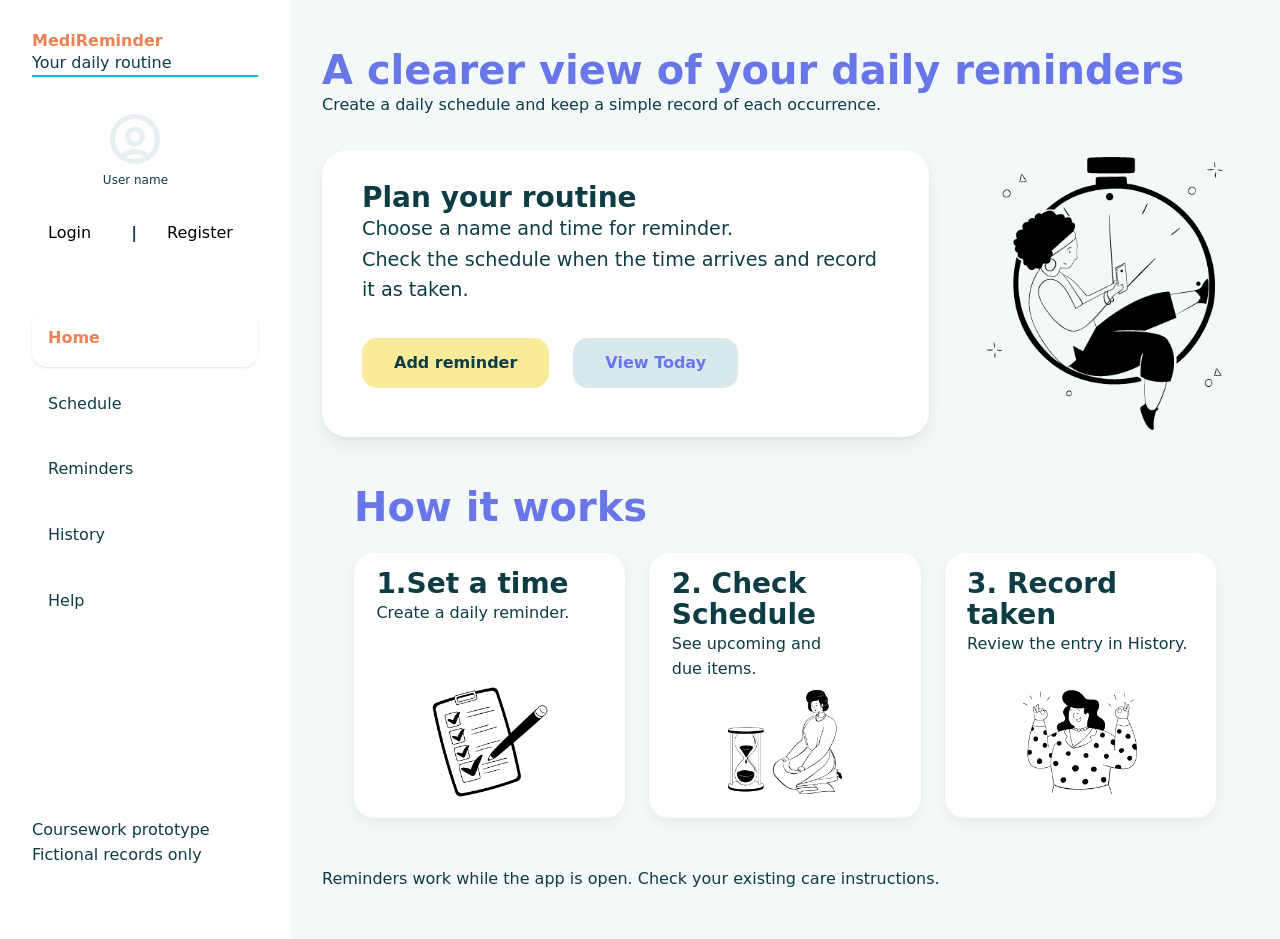
==== index.html @ 95c33993 "im now deep into development, no coming back from this as i adding the interactions and slowly delet" ====
<!doctype html>
<html lang="en">
  <head>
    <meta charset="UTF-8" />
    <meta name="viewport" content="width=device-width, initial-scale=1.0" />
    <link rel="stylesheet" href="style.css" />
    <title>Home | MediReminder</title>
  </head>
  <body>
    <!-- <<<<<<<<<<<<<<<<<<<<<<< MAIN NAVIGATION >>>>>>>>>>>>>>>>>>>>>>>>>>>>>>> -->

    <header class="sidebar">
      <div class="sidebar-heading">
        <p class="sidebar-title">MediReminder</p>
        <p>Your daily routine</p>
      </div>

      <div class="user">
        <ul class="user-list">
          <!-- One item per family member; image and name are placeholders -->
        </ul>
        <div class="interactions">
          <button type="button" class="login" aria-expanded="false">
            Login
          </button>
          <div class="divider">|</div>
          <button type="button" class="register" aria-expanded="false">
            Register
          </button>
        </div>
        <form action="" class="form hidden" id="login-form">
          <label for="user-name">Your Email: </label>
          <input type="email" id="user-name" required />
          <label for="password">Password</label>
          <input type="password" id="password" required />
          <button type="submit" class="btn-main">Log in</button>
        </form>
      </div>

      <nav class="sidebar-navigation">
        <ul role="list">
          <li><a href="#home">Home</a></li>
          <li><a href="#schedule">Schedule</a></li>
          <li><a href="#reminders">Reminders</a></li>
          <li><a href="#history">History</a></li>
          <li><a href="#help">Help</a></li>
        </ul>
      </nav>

      <div class="sidebar-bottom">
        <p>Coursework prototype</p>
        <p>Fictional records only</p>
      </div>
    </header>

    <main>
      <!-- <<<<<<<<<<<<<<<<<<<<<<< HOME PAGE >>>>>>>>>>>>>>>>>>>>>>>>>>>>>>> -->

      <section id="home" class="page">
        <div class="base_pages_setting grid-3x4">
          <div class="main-heading">
            <h1>A clearer view of your daily reminders</h1>
            <p>
              Create a daily schedule and keep a simple record of each
              occurrence.
            </p>
          </div>
          <div class="take-action wrapper">
            <div class="guide">
              <h2>Plan your routine</h2>
              <p>Choose a name and time for reminder.</p>
              <p>
                Check the schedule when the time arrives and record it as taken.
              </p>
            </div>
            <div class="interactions">
              <a href="#add-reminder" class="btn-main"> Add reminder </a>
              <a class="btn-side" href="#schedule">View Today</a>
            </div>
          </div>
          <img
            class="picture"
            src="assets/streamline-milano--400x400-PNG/Waiting-3--Streamline-Milano.png"
            alt=""
          />
          <div class="main-info how-it-works">
            <h2>How it works</h2>

            <div class="small-box">
              <h3>1.Set a time</h3>
              <p>Create a daily reminder.</p>
              <img
                class="small-img"
                src="assets/streamline-milano--400x400-PNG/Completed--Streamline-Milano.png"
                alt=""
              />
            </div>
            <div class="small-box">
              <h3>2. Check Schedule</h3>
              <p>See upcoming and due items.</p>
              <img
                class="small-img"
                src="assets/streamline-milano--400x400-PNG/Be-Patient-3--Streamline-Milano.png"
                alt=""
              />
            </div>
            <div class="small-box">
              <h3>3. Record taken</h3>
              <p>Review the entry in History.</p>
              <img
                class="small-img"
                src="assets/streamline-milano--400x400-PNG/All-Good-1--Streamline-Milano.png"
                alt=""
              />
            </div>
          </div>
          <footer>
            <p>
              Reminders work while the app is open. Check your existing care
              instructions.
            </p>
          </footer>
        </div>
      </section>

      <!-- <<<<<<<<<<<<<<<<<<<<<<< SCHEDULE PAGE >>>>>>>>>>>>>>>>>>>>>>>>>>>>>>> -->

      <section id="schedule" class="page">
        <div class="base_pages_setting page-grid">
          <div class="main-heading">
            <div>
              <h1>Schedule</h1>
              <p>Your scheduled occurrences for the current day.</p>
            </div>

            <div class="labels">
              <div class="labels-item"><span id="due-count">0</span> Due</div>
              <div class="labels-item">
                <span id="upcoming-count">0</span> Upcoming
              </div>
              <div class="labels-item">
                <span id="taken-count">0</span> Taken
              </div>
            </div>
          </div>
          <article class="card-info hidden" role="status">
            <div class="info">
              <h2>Reminder due</h2>
              <p><span id="info-name"></span> is ready to record when taken.</p>
            </div>
          </article>
          <div class="card-list" id="schedule-list">
            <article class="card">
              <time class="time" datetime="09:00">9:00</time>
              <div class="info">
                <h2>Demo reminder A</h2>
                <p>Daily reminder, Fictional example</p>
              </div>
              <div class="due">
                <span class="item status">Due</span>
                <button type="button" class="item mark-button">
                  Mark as taken
                </button>
              </div>
            </article>
          </div>
        </div>
      </section>

      <!-- <<<<<<<<<<<<<<<<<<<<<<< REMINDERS PAGE >>>>>>>>>>>>>>>>>>>>>>>>>>>>>>> -->

      <section id="reminders" class="page">
        <div class="base_pages_setting page-grid">
          <div class="main-heading">
            <div>
              <h1>Reminders</h1>
              <p>Manage the daily schedules you have entered.</p>
            </div>

            <div class="interactions">
              <a href="#add-reminder" class="btn-main">Add Reminder</a>
              <a class="btn-side" href="#schedule">View Today</a>
            </div>
          </div>
          <div class="card-list" id="reminder-list">
            <article class="card">
              <time class="time" datetime="09:00">9:00</time>
              <div class="info">
                <h2>Demo reminder A</h2>
                <p>Daily reminder, Fictional example</p>
              </div>
              <div class="due">
                <span class="item status">Active</span>
              </div>
            </article>
          </div>
        </div>
      </section>

      <!-- <<<<<<<<<<<<<<<<<<<<<<< ADD REMINDERS PAGE >>>>>>>>>>>>>>>>>>>>>>>>>>>>>>> -->

      <section id="add-reminder" class="page" data-nav="reminders">
        <div class="base_pages_setting grid-3x4">
          <div class="main-heading">
            <h1>Add Reminder</h1>
            <p>Enter a name and a daily time for this demonstration.</p>
          </div>
          <div class="form_wrapper">
            <form class="reminder-form" id="reminder-form" novalidate>
              <div class="field">
                <label for="reminder-name">Reminder name</label>
                <input
                  type="text"
                  id="reminder-name"
                  name="name"
                  placeholder="Click here to use the example name"
                  maxlength="60"
                  autocomplete="off"
                  aria-describedby="name-error"
                />
                <p class="error" id="name-error" aria-live="polite"></p>
              </div>

              <div class="field">
                <label for="reminder-time">Daily time</label>
                <div class="time-row">
                  <input
                    type="text"
                    id="reminder-time"
                    name="time"
                    placeholder="Choose a time"
                    aria-describedby="repeat-text time-error"
                  />
                  <span id="repeat-text">Repeat every day</span>
                </div>
                <p class="error" id="time-error" aria-live="polite"></p>
              </div>

              <p class="hint">
                Use the schedule you already follow. No dose advice is provided.
              </p>

              <div class="interactions">
                <button type="submit" class="btn-main">Save reminder</button>
                <a href="#reminders" class="btn-side" id="cancel-reminder"
                  >Cancel</a
                >
              </div>
            </form>
          </div>
        </div>
      </section>

      <!-- <<<<<<<<<<<<<<<<<<<<<<< SAVED REMINDERS >>>>>>>>>>>>>>>>>>>>>>>>>>>>>>> -->

      <section id="reminder-saved" class="page" data-nav="reminders">
        <div class="base_pages_setting page-grid">
          <div class="main-heading">
            <h1>Reminder Saved</h1>
            <p>Your new daily schedule is ready</p>
          </div>

          <div class="wrapper">
            <div class="due">
              <span class="item status">Saved</span>
            </div>
            <div class="info">
              <h2 id="saved-name"></h2>
              <p>
                Daily at <span id="saved-time"></span>. Tomorow stays scheduled
                after schedule is taken
              </p>
            </div>
            <div class="interactions">
              <a href="#schedule" class="btn-main">View Schedule</a>
              <a class="btn-side" href="#reminders">All Reminders</a>
            </div>
          </div>
        </div>
      </section>
      <!-- <<<<<<<<<<<<<<<<<<<<<<< HISTORY PAGE >>>>>>>>>>>>>>>>>>>>>>>>>>>>>>> -->

      <section id="history" class="page">
        <div class="base_pages_setting"></div>
      </section>
    </main>
    <script src="index.js"></script>
    <script src="reminders.js"></script>
  </body>
</html>
---- style.css ----
@layer reset {
  *,
  *::before,
  *::after {
    box-sizing: border-box;
  }
  html {
    -moz-text-size-adjust: none;
    -webkit-text-size-adjust: none;
    text-size-adjust: none;
  }
  body,
  h1,
  h2,
  h3,
  h4,
  p,
  figure,
  blockquote,
  dl,
  dd {
    margin: 0;
  }
  [role="list"] {
    list-style: none;
    margin: 0;
    padding: 0;
  }
  body {
    min-block-size: 100vh;
    line-height: 1.6;
  }
  h1,
  h2,
  h3,
  button,
  input,
  label {
    line-height: 1.1;
  }
  h1,
  h2,
  h3,
  h4 {
    text-wrap: balance;
  }
  p,
  li {
    text-wrap: pretty;
  }
  img,
  picture {
    max-inline-size: 100%;
    display: block;
  }
  input,
  button,
  textarea,
  select {
    font: inherit;
  }
  a {
    text-decoration: none;
    color: inherit;
  }
  .visually-hidden {
    clip: rect(0 0 0 0);
    clip-path: inset(50%);
    height: 1px;
    overflow: hidden;
    position: absolute;
    white-space: nowrap;
    width: 1px;
  }
}

@layer root {
  :root {
    --clr-background-100: hsla(188, 30%, 81%, 0.2);
    --clr-background-200: hsla(188, 30%, 81%, 0.4);
    --clr-background-300: hsla(188, 30%, 81%, 0.6);
    --clr-background-400: hsla(188, 30%, 81%, 0.8);
    --clr-background-500: hsl(188, 99%, 44%);
    --clr-yellow-400: hsl(51, 89%, 79%);
    --clr-heading: hsl(234, 73%, 66%);
    --clr-heading-secondary: var(--clr-orange-400);

    --clr-orange-400: hsl(17, 81%, 63%);
    --clr-orange-200: hsl(17, 70%, 82%);
    --clr-orange-100: hsl(17, 46%, 88%);
    --clr-body-reg: hsl(189, 66%, 16%);
    --fs-h1: 2.5rem; /*40px*/
    --fs-h2: 2rem; /*32px*/
    --fs-h3: 1.75rem; /*28px*/
    --fs-body-large: 1.5rem; /*24px*/
    --fs-body-reg: 1.2rem; /*19px*/
    --fs-body-small: 1rem; /*16px*/

    --ff-heading: system-ui, -apple-system, sans-serif;
    --ff-body: system-ui, system-ui, -apple-system, sans-serif;

    /* Box Shadows */
    /* Barely there – hairline lift */
    --box-shadow-hairline: 0 1px 2px rgba(0, 0, 0, 0.05);

    /* Soft card */
    --box-shadow-SoftCard:
      0 1px 3px rgba(0, 0, 0, 0.08), 0 1px 2px rgba(0, 0, 0, 0.04);

    /* Gentle float */
    --box-shadow-GentleFloat: 0 4px 12px rgba(0, 0, 0, 0.06);

    /* Layered, natural-looking */
    --box-shadow-layered:
      0 2px 4px rgba(0, 0, 0, 0.04), 0 8px 16px rgba(0, 0, 0, 0.06);

    /* Diffuse, airy (good for modals/popovers) */
    --box-shadow-diffused: 0 12px 32px rgba(0, 0, 0, 0.08);

    /* Border-like ring + soft drop (instead of a real border) */
    --box-shadow-border:
      0 0 0 1px rgba(0, 0, 0, 0.05), 0 2px 6px rgba(0, 0, 0, 0.05);

    /* Inset, for pressed buttons or input fields */
    --box-shadow-inset: inset 0 1px 2px rgba(0, 0, 0, 0.06);
  }
}

@layer base {
  body {
    font-family: var(--ff-body);
    font-size: var(--fs-body-small);
    color: var(--clr-body-reg);
  }
  h1 {
    font-size: var(--fs-h1);
    font-family: var(--ff-heading);
    color: var(--clr-heading);
  }
  h2 {
    font-size: var(--fs-h2);
    font-family: var(--ff-heading);
    color: var(--clr-body-reg);
  }
  h3 {
    font-size: var(--fs-h3);
    font-family: var(--ff-heading);
    color: var(--clr-body-reg);
  }
  .page:not(.active) {
    display: none;
  }
}

@layer layout {
  body {
    min-height: 100vh;
    display: grid;
    grid-template-columns: 290px 1fr;
  }
  .page-grid {
    display: grid;
    grid-template-columns: repeat(3, 1fr);
    grid-auto-rows: auto;
    align-content: start;
    gap: 2rem;
  }
}
@layer navigation {
  .sidebar {
    position: sticky;
    top: 0;
    width: 290px;
    height: 100vh;
    display: flex;
    flex-direction: column;
    gap: 2rem;
    align-items: start;

    padding-inline: 2rem;
    padding-block: 2rem;
  }
  .sidebar-title {
    font-family: var(--ff-heading);
    font-size: var(--fs-h3);
    font-weight: 700;
    line-height: 1.1;
    color: var(--clr-heading-secondary);
  }
  .sidebar-heading {
    border-bottom: 2px solid var(--clr-background-500);
    align-self: stretch;
  }
  .sidebar-heading p {
    font-size: var(--fs-body-small);
  }
  .sidebar-bottom {
    font-size: var(--fs-body-small);
    margin-block-start: auto;
  }
  .user {
    display: flex;
    flex-direction: column;
    align-items: center;
    justify-content: center;
  }
  .user-list {
    display: flex;
    align-items: center;
    justify-content: flex-start;
    flex-wrap: nowrap;
    gap: 0.5rem;
    padding: 0;
    margin: 0;
  }
  .user-profile {
    inline-size: 100%;
    display: flex;
    flex-direction: column;
    align-items: center;
    gap: 0.25rem;
  }
  .avatar {
    inline-size: 60px;
    block-size: 60px;
    margin: 0;
    border-radius: 50%;
    object-fit: cover;
  }
  .user-name {
    max-inline-size: 100%;
    font-size: 0.75rem;
    font-weight: 400;
    line-height: 1.2;
    text-align: center;
    overflow-wrap: anywhere;
  }
  .login {
    position: relative;
    isolation: isolate; /* keeps the ::before behind the text but inside the button */
    margin-block: 0.5rem;
    padding: 0.5rem 1rem;
    border: none;
    background: none;
    cursor: pointer;
  }

  .login::before {
    content: "";
    position: absolute;
    inset: 0;
    z-index: -1;
    background-color: var(--clr-yellow-400);
    transform: scaleX(0);
    transform-origin: left;
    transition: transform 0.25s ease-out;
  }

  .login:hover::before,
  .login:focus-visible::before {
    transform: scaleX(1);
  }
  .register {
    margin-block: 0.5rem;
    border: none;
    background: none;
    cursor: pointer;
    transition: 0.25s ease-out;
  }
  .divider {
    font-family: inherit;
    font-size: inherit;
    font-weight: 700;
    margin-block: 0.5rem;
    padding-block: 0.5rem;
  }
  [role="list"] {
    display: flex;
    flex-direction: column;
    gap: 0.5rem;
  }
  .sidebar-navigation {
    align-self: stretch;
  }
  .sidebar-navigation a {
    display: block;
    padding: 1rem;
    border-radius: 15px;
    /* margin-block: 0.5rem; */
    transition:
      transform 0.25s ease,
      box-shadow 0.25s ease;
  }
  .sidebar-navigation a:hover,
  .sidebar-navigation a:focus-visible,
  .sidebar-navigation a:active {
    color: var(--clr-heading-secondary);
    font-weight: 700;
    box-shadow: var(--box-shadow-SoftCard);
    transform: translateY(-4px);
  }
  .sidebar-navigation a[aria-current="page"] {
    color: var(--clr-heading-secondary);
    box-shadow: var(--box-shadow-SoftCard);
    font-weight: 700;
  }
}
@layer home {
  .base_pages_setting {
    /* max-width: 100%; */
    min-height: 100dvh;
    padding-inline: 2rem;
    padding-block: 3rem;
    /* margin-inline: auto; */
    background-color: var(--clr-background-100);
  }
  .base_pages_setting > :last-child {
    align-self: end;
  }
  .grid-3x4 {
    max-width: 1200px;
    display: grid;
    grid-template-columns: repeat(3, 1fr);
    grid-template-rows: auto auto auto 1fr;
    gap: 2rem;
  }
  .main-heading {
    grid-column: span 3;
  }
  .take-action {
    grid-column: span 2;
  }
  .wrapper {
    grid-column: span 2;
    background-color: white;
    border-radius: 25px;
    padding-block: 2rem;
    padding-inline: 2.5rem;
    margin: 0;
    box-shadow: var(--box-shadow-layered);

    display: flex;
    flex-direction: column;
    justify-content: center;
    align-items: start;
    gap: 1rem;
  }

  .wrapper,
  .guide {
    font-size: var(--fs-body-reg);
  }
  .wrapper h2 {
    font-size: var(--fs-h3);
  }
  @layer interactions {
    .btn-main {
      border: none;
      line-height: 1.1;
      font-weight: 700;
      font-size: var(--fs-body-small);
      background-color: var(--clr-yellow-400);
      color: var(--clr-body-reg);
      padding-block: 1rem;
      padding-inline: 2rem;
      border-radius: 15px;
      cursor: pointer;
    }
    .btn-side {
      border: none;
      line-height: 1.1;
      font-weight: 700;
      font-size: var(--fs-body-small);
      color: var(--clr-heading);
      background-color: var(--clr-background-300);
      padding-block: 1rem;
      padding-inline: 2rem;
      border-radius: 15px;
      cursor: pointer;
    }
    .interactions {
      display: flex;
      gap: 1.5rem;
      margin-block: 1rem;
    }
  }
  .main-info {
    grid-column: span 3;
    padding-inline: 2rem;
    padding-block: 1rem;
    margin: 0;
  }
  .main-info.how-it-works {
    display: grid;
    grid-template-columns: repeat(3, 1fr); /* three equal columns */
    align-items: stretch; /* equal heights (overrides align-items: center) */
    gap: 1.5rem;
  }

  .how-it-works h2 {
    grid-column: 1 / -1; /* heading takes its own full-width row */
    text-align: center;
    color: var(--clr-heading);
    font-size: var(--fs-h1);
    text-align: start;
  }
  .small-box {
    border-radius: 20px;
    background-color: white;
    padding-block: 1rem;
    padding-inline: 1.4rem;
    box-shadow: var(--box-shadow-GentleFloat);
  }
  .how-it-works .small-box {
    display: flex;
    flex-direction: column;
  }

  .how-it-works .small-img {
    width: 120px;
    height: 120px; /* your PNGs are 400x400, so keep width = height */
    object-fit: contain; /* never distort, even if a source isn't square */
    margin-top: auto; /* pushes the images to the bottom so they line up */
    margin-inline: auto; /* centres them in the box */
  }

  @media (max-width: 800px) {
    .main-info.how-it-works {
      grid-template-columns: 1fr;
    }
  }
  .base_pages_setting > img {
    margin-inline: auto;
  }
  footer {
    margin-block-start: auto;
    grid-column: span 3;
  }
}
@layer schedule {
  .card-list {
    display: grid;
    grid-column: 1 / -1;
    align-content: start;
    gap: 2rem;
  }
  .time {
    font-size: var(--fs-body-large);
    font-weight: 500;
  }
  .card {
    max-width: 1200px;
    grid-column: span 3;
    display: grid;
    grid-template-columns: 8rem 1fr auto;
    align-items: start;
    gap: 2rem;
    background-color: white;
    padding-block: 1.2rem;
    padding-inline: 2rem;
    border-radius: 20px;
    box-shadow: var(--box-shadow-GentleFloat);
  }
  .card h2 {
    font-size: var(--fs-h3);
  }
  .due {
    display: flex;
    flex-direction: column;
  }
  .labels {
    margin-block: 2rem;
    margin-inline: auto;
    display: flex;
    gap: 1rem;
  }
  .item {
    display: block;
    background-color: var(--clr-orange-200);
    color: inherit;
    font-weight: 600;
    padding-inline: 2rem;
    padding-block: 0.5rem;
    margin-block: 0.5rem;
    border-radius: 10px;
    box-shadow: var(--box-shadow-SoftCard);
  }
  .labels-item {
    display: block;
    background-color: var(--clr-background-400);
    color: inherit;
    font-weight: 600;
    padding-inline: 2rem;
    padding-block: 0.5rem;
    margin-block: 0.5rem;
    border-radius: 10px;
    box-shadow: var(--box-shadow-SoftCard);
  }
  .mark-button {
    border: none;
    background-color: var(--clr-yellow-400);
    color: var(--clr-body-reg);
    cursor: pointer;
  }
  .card-info {
    max-width: 1200px;
    grid-column: span 3;
    display: flex;
    gap: 2rem;
    align-items: center;
    justify-content: flex-start;
    background-color: var(--clr-background-500);
    padding-block: 1.2rem;
    padding-inline: 2rem;
    border-radius: 20px;
    box-shadow: var(--box-shadow-GentleFloat);
  }
}
@layer reminders {
  .form_wrapper {
    grid-column: span 3;
    grid-row: span 2;
    max-width: 1200px;
    background-color: white;
    border-radius: 25px;
    padding-block: 2rem;
    padding-inline: 2.5rem;
    margin: 0;
    box-shadow: var(--box-shadow-layered);
  }
  .reminder-form {
    display: flex;
    flex-direction: column;
    justify-content: center;
    align-items: start;
    gap: 1.5rem;
  }
  .field {
    display: flex;
    flex-direction: column;
    gap: 0.5rem;
  }
  label {
    font-family: inherit;
    font-size: var(--fs-body-large);
  }
  #reminder-name {
    width: 600px;
    padding-block: 0.8rem;
    padding-inline: 0.5rem;
    background-color: var(--clr-background-200);
    border: none;
    border-radius: 10px;
    font-size: var(--fs-body-reg);
  }
  #reminder-time {
    width: 200px;
    padding-block: 0.8rem;
    padding-inline: 0.5rem;
    background-color: var(--clr-background-200);
    border: none;
    border-radius: 10px;
    font-size: var(--fs-body-reg);
  }
  #repeat-text {
    padding-inline: 1rem;
    font-size: var(--fs-body-reg);
  }
}
.hidden {
  display: none;
}
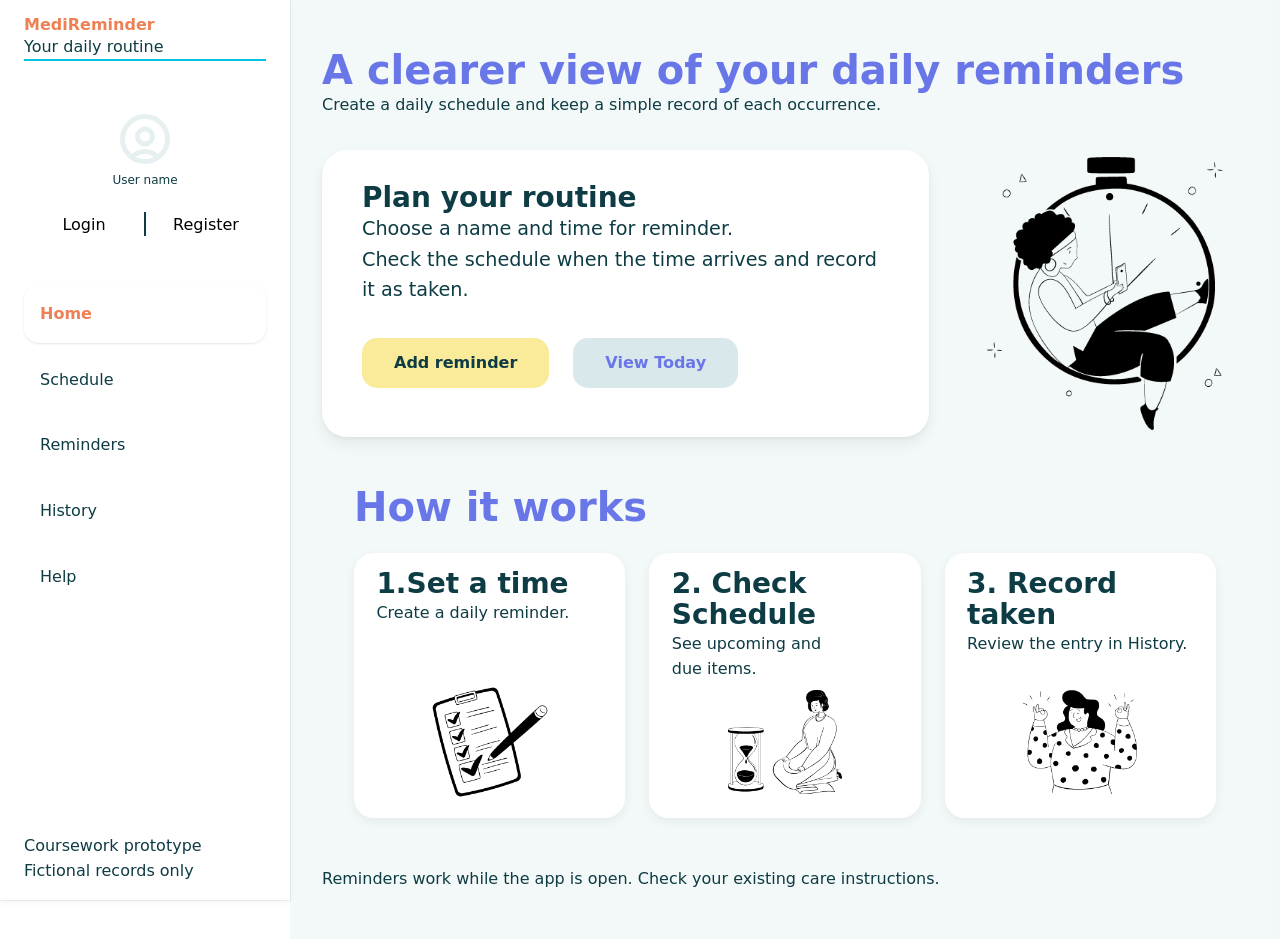
==== commit 7467b414: "working hard on the user section now. i finally making the login button and register button work, bu" ====
--- a/index.html
+++ b/index.html
@@ -7,7 +7,7 @@
     <title>Home | MediReminder</title>
   </head>
   <body>
-    <!-- <<<<<<<<<<<<<<<<<<<<<<< MAIN NAVIGATION >>>>>>>>>>>>>>>>>>>>>>>>>>>>>>> -->
+    <!-- >>>>>>>>>>>>>>>>>>>>>>>>>>>>>>>>>>>>>> SIDEBAR PANEL SECTION / HEADER <<<<<<<<<<<<<<<<<<<<<<<<<<<<<<<<<<<<<<<<<<<<<<<<<<<<<<< -->
 
     <header class="sidebar">
       <div class="sidebar-heading">
@@ -15,28 +15,79 @@
         <p>Your daily routine</p>
       </div>
 
+      <!-- >>>>>>>>>>>>>>>>>>>>>>>>>>>>>>>>>>>>>> USER SECTION <<<<<<<<<<<<<<<<<<<<<<<<<<<<<<<<<<<<<<<<<<<<<<<<<<<<<<< -->
+
       <div class="user">
         <ul class="user-list">
           <!-- One item per family member; image and name are placeholders -->
         </ul>
-        <div class="interactions">
+        <div class="login_items">
           <button type="button" class="login" aria-expanded="false">
             Login
           </button>
-          <div class="divider">|</div>
+          <div class="divider"></div>
           <button type="button" class="register" aria-expanded="false">
             Register
           </button>
         </div>
+        <!-- >>>>>>>>>>>>>>>>>>>>>>>>>>>>>>>>>>>>>> LOGIN FORM <<<<<<<<<<<<<<<<<<<<<<<<<<<<<<<<<<<<<<<<<<<<<<<<<<<<<<< -->
+
         <form action="" class="form hidden" id="login-form">
-          <label for="user-name">Your Email: </label>
-          <input type="email" id="user-name" required />
-          <label for="password">Password</label>
-          <input type="password" id="password" required />
-          <button type="submit" class="btn-main">Log in</button>
+          <label for="user-name" class="login_label">Your Email: </label>
+          <input type="email" id="user-name" required class="login_input" />
+          <label for="password" class="login_label">Password:</label>
+          <input type="password" id="password" required class="login_input" />
+          <button type="submit" class="btn-login">Log in</button>
+        </form>
+
+        <!-- >>>>>>>>>>>>>>>>>>>>>>>>>>>>>>>>>>>>>> REGISTER FORM <<<<<<<<<<<<<<<<<<<<<<<<<<<<<<<<<<<<<<<<<<<<<<<<<<<<<<< -->
+        <form action="" class="form hidden" id="register-form">
+          <label for="register-name" class="login_label">Your name: </label>
+          <input
+            type="text"
+            id="register-name"
+            required
+            class="login_input"
+            placeholder="Enter your full name ..."
+          />
+
+          <label for="register-email" class="login_label">Your email: </label>
+          <input
+            type="email"
+            id="register-email"
+            required
+            class="login_input"
+            placeholder="Enter valid email ..."
+          />
+
+          <label for="register-dob" class="login_label">Date of birth: </label>
+          <input type="date" id="register-dob" class="login_input" required />
+
+          <label for="register-password" class="login_label">Password: </label>
+          <input
+            type="password"
+            id="register-password"
+            class="login_input"
+            placeholder="At least 6 charachters"
+            required
+            minlength="6"
+          />
+
+          <label for="confirm-password" class="login_label"
+            >Confirm password:
+          </label>
+          <input
+            type="password"
+            id="confirm-password"
+            class="login_input"
+            required
+          />
+
+          <button type="submit" class="btn-login">Register</button>
         </form>
       </div>
 
+      <!-- >>>>>>>>>>>>>>>>>>>>>>>>>>>>>>>>>>>>>> MAIN NAVIGATION <<<<<<<<<<<<<<<<<<<<<<<<<<<<<<<<<<<<<<<<<<<<<<<<<<<<<<< -->
       <nav class="sidebar-navigation">
         <ul role="list">
           <li><a href="#home">Home</a></li>
@@ -54,7 +105,7 @@
     </header>
 
     <main>
-      <!-- <<<<<<<<<<<<<<<<<<<<<<< HOME PAGE >>>>>>>>>>>>>>>>>>>>>>>>>>>>>>> -->
+      <!-- >>>>>>>>>>>>>>>>>>>>>>>>>>>>>>>>>>>>>> HOME PAGE <<<<<<<<<<<<<<<<<<<<<<<<<<<<<<<<<<<<<<<<<<<<<<<<<<<<<<< -->
 
       <section id="home" class="page">
         <div class="base_pages_setting grid-3x4">
@@ -208,7 +259,9 @@
           <div class="form_wrapper">
             <form class="reminder-form" id="reminder-form" novalidate>
               <div class="field">
-                <label for="reminder-name">Reminder name</label>
+                <label for="reminder-name" class="reminder_label"
+                  >Reminder name</label
+                >
                 <input
                   type="text"
                   id="reminder-name"
@@ -222,7 +275,9 @@
               </div>
 
               <div class="field">
-                <label for="reminder-time">Daily time</label>
+                <label for="reminder-time" class="reminder_label"
+                  >Daily time</label
+                >
                 <div class="time-row">
                   <input
                     type="text"
--- a/style.css
+++ b/style.css
@@ -82,6 +82,7 @@
     --clr-background-400: hsla(188, 30%, 81%, 0.8);
     --clr-background-500: hsl(188, 99%, 44%);
     --clr-yellow-400: hsl(51, 89%, 79%);
+    --clr-yellow-200: hsl(51, 76%, 88%);
     --clr-heading: hsl(234, 73%, 66%);
     --clr-heading-secondary: var(--clr-orange-400);
 
@@ -147,13 +148,12 @@
     font-family: var(--ff-heading);
     color: var(--clr-body-reg);
   }
-  .page:not(.active) {
-    display: none;
-  }
 }
 
 @layer layout {
   body {
+    max-width: 1400px;
+    margin-inline: auto;
     min-height: 100vh;
     display: grid;
     grid-template-columns: 290px 1fr;
@@ -177,8 +177,17 @@
     gap: 2rem;
     align-items: start;
 
-    padding-inline: 2rem;
-    padding-block: 2rem;
+    padding-inline: 1.5rem;
+    padding-block: 1rem;
+
+    box-shadow: var(--box-shadow-border);
+  }
+  .login_items {
+    display: flex;
+    align-self: stretch;
+    align-items: center;
+    gap: 0;
+    margin-block: 0.5rem;
   }
   .sidebar-title {
     font-family: var(--ff-heading);
@@ -201,6 +210,7 @@
   .user {
     display: flex;
     flex-direction: column;
+    align-self: stretch;
     align-items: center;
     justify-content: center;
   }
@@ -211,7 +221,7 @@
     flex-wrap: nowrap;
     gap: 0.5rem;
     padding: 0;
-    margin: 0;
+    margin-block-end: 0.5rem;
   }
   .user-profile {
     inline-size: 100%;
@@ -238,8 +248,6 @@
   .login {
     position: relative;
     isolation: isolate; /* keeps the ::before behind the text but inside the button */
-    margin-block: 0.5rem;
-    padding: 0.5rem 1rem;
     border: none;
     background: none;
     cursor: pointer;
@@ -261,18 +269,90 @@
     transform: scaleX(1);
   }
   .register {
-    margin-block: 0.5rem;
+    position: relative;
+    isolation: isolate;
     border: none;
     background: none;
     cursor: pointer;
     transition: 0.25s ease-out;
+    transition: color 0.25s ease-out;
+  }
+  .register::before {
+    content: "";
+    position: absolute;
+    inset: 0;
+    z-index: -1;
+    background-color: var(--clr-orange-400);
+    transform: scaleX(0);
+    transform-origin: left;
+    transition: transform 0.25s ease-out;
+  }
+  .register:hover::before,
+  .register:focus-visible::before {
+    transform: scaleX(1);
+    color: white;
+  }
+  .register:hover,
+  .register:focus-visible {
+    color: white;
   }
   .divider {
-    font-family: inherit;
-    font-size: inherit;
-    font-weight: 700;
-    margin-block: 0.5rem;
-    padding-block: 0.5rem;
+    width: 2px;
+    height: 1.5em;
+    flex: none;
+    background-color: var(--clr-body-reg);
+  }
+  .login,
+  .register {
+    flex: 1;
+    min-inline-size: 0;
+    padding: 0.5rem 1rem;
+  }
+  .login_label {
+    font-size: var(--fs-body-small);
+  }
+  .login_input {
+    border: none;
+    border-radius: 8px;
+    box-shadow: var(--box-shadow-inset);
+    padding: 0.4rem 0.8rem;
+  }
+  #login-form {
+    display: flex;
+    align-self: stretch;
+    flex-direction: column;
+    align-items: center;
+    justify-content: center;
+    gap: 0.8rem;
+    padding-block: 1rem;
+    background-color: var(--clr-yellow-200);
+  }
+  #register-form {
+    display: flex;
+    align-self: stretch;
+    flex-direction: column;
+    align-items: center;
+    justify-content: center;
+    gap: 0.8rem;
+    padding-block: 1rem;
+    background-color: var(--clr-orange-200);
+  }
+  .btn-login {
+    border: none;
+    padding: 0.5rem 1rem;
+    background-color: var(--clr-heading);
+    color: white;
+    border-radius: 8px;
+    box-shadow: var(--box-shadow-GentleFloat);
+    cursor: pointer;
+    transition: 0.2s ease-in-out;
+  }
+  .btn-login:hover,
+  .btn-login:focus-visible {
+    background-color: white;
+    color: black;
+    box-shadow: var(--box-shadow-inset);
+    box-shadow: var(--box-shadow-border);
   }
   [role="list"] {
     display: flex;
@@ -540,7 +620,7 @@
     flex-direction: column;
     gap: 0.5rem;
   }
-  label {
+  .reminder_label {
     font-family: inherit;
     font-size: var(--fs-body-large);
   }
@@ -570,3 +650,6 @@
 .hidden {
   display: none;
 }
+.page:not(.active) {
+  display: none;
+}
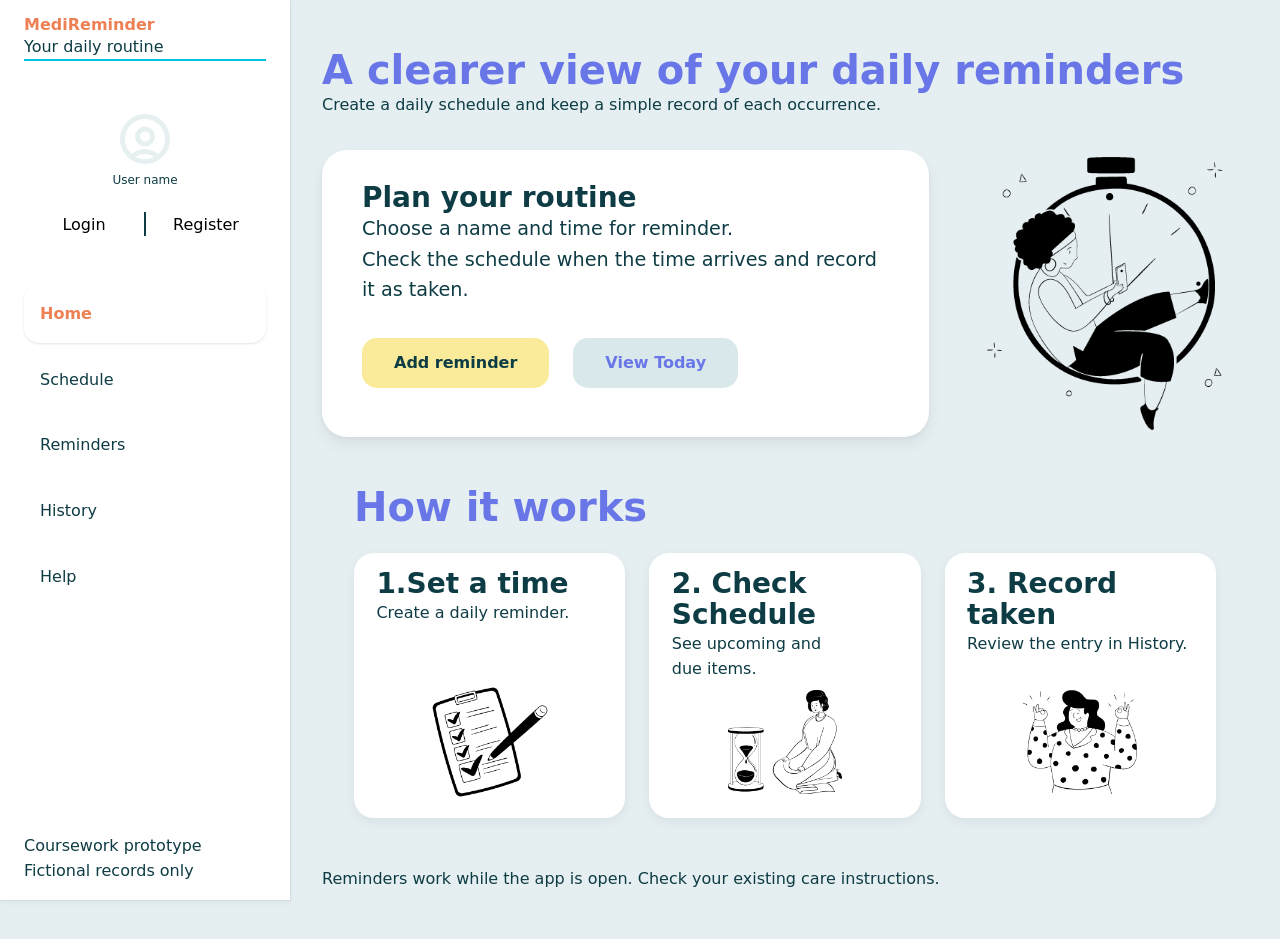
==== commit 58153d86: "changing the nav layout hover efect, and editing the help page" ====
--- a/index.html
+++ b/index.html
@@ -68,7 +68,7 @@
             type="password"
             id="register-password"
             class="login_input"
-            placeholder="At least 6 charachters"
+            placeholder="At least 6 characters"
             required
             minlength="6"
           />
@@ -323,7 +323,7 @@
               <h2 id="saved-name"></h2>
               <p>
                 Daily at <span id="saved-time"></span>. Tomorow stays scheduled
-                after schedule is taken
+                after this one is taken.
               </p>
             </div>
             <div class="interactions">
@@ -336,7 +336,49 @@
       <!-- <<<<<<<<<<<<<<<<<<<<<<< HISTORY PAGE >>>>>>>>>>>>>>>>>>>>>>>>>>>>>>> -->
 
       <section id="history" class="page">
-        <div class="base_pages_setting"></div>
+        <div class="base_pages_setting page-grid">
+          <div class="main-heading">
+            <h1>History</h1>
+            <p>Review recorded occurrences.</p>
+          </div>
+          <div class="history_card">
+            <table class="history_table">
+              <thead>
+                <tr>
+                  <th>Reminder</th>
+                  <th>Scheduled</th>
+                  <th>Taken at</th>
+                  <th>Status</th>
+                </tr>
+              </thead>
+              <tbody id="history-body">
+                <tr>
+                  <td>Demo Reminder A</td>
+                  <td>9:00</td>
+                  <td>9:05</td>
+                  <td>Taken</td>
+                </tr>
+                <tr>
+                  <td>Demo Reminder B</td>
+                  <td>18:00</td>
+                  <td>Not Recorded</td>
+                  <td>Upcoming</td>
+                </tr>
+              </tbody>
+            </table>
+          </div>
+          <div class="interactions">
+            <a href="#schedule" class="btn-main">View Schedule</a>
+          </div>
+        </div>
+      </section>
+      <!-- <<<<<<<<<<<<<<<<<<<<<<<<<<<<<<<<<< HELP PAGE >>>>>>>>>>>>>>>>>>>>>>>>>>>>>>> -->
+      <section id="help" class="page">
+        <div class="base_pages_setting page-grid">
+          <div class="main-heading">
+            <h1>Help</h1>
+          </div>
+        </div>
       </section>
     </main>
     <script src="index.js"></script>
--- a/style.css
+++ b/style.css
@@ -1,3 +1,5 @@
+/* >>>>>>>>>>>>>>>>>>>>>>>>>>>>>>>>>>.    LAYER ORDER <<<<<<<<<<<<<<<<<<<<<<<<<<<<<<<<<<<<<<<<<<<<<<*/
+@layer reset, root, base, layout, components, navigation, home, schedule, reminders, historyPage;
 @layer reset {
   *,
   *::before,
@@ -73,7 +75,7 @@
     width: 1px;
   }
 }
-
+/* >>>>>>>>>>>>>>>>>>>>>>>>>>>>>>>>>>.    ROOT SETTINGS <<<<<<<<<<<<<<<<<<<<<<<<<<<<<<<<<<<<<<<<<<<<<<*/
 @layer root {
   :root {
     --clr-background-100: hsla(188, 30%, 81%, 0.2);
@@ -126,12 +128,13 @@
     --box-shadow-inset: inset 0 1px 2px rgba(0, 0, 0, 0.06);
   }
 }
-
+/* >>>>>>>>>>>>>>>>>>>>>>>>>>>>>>>>>>.    BASE SETUP <<<<<<<<<<<<<<<<<<<<<<<<<<<<<<<<<<<<<<<<<<<<<<*/
 @layer base {
   body {
     font-family: var(--ff-body);
     font-size: var(--fs-body-small);
     color: var(--clr-body-reg);
+    background-color: var(--clr-background-200);
   }
   h1 {
     font-size: var(--fs-h1);
@@ -149,12 +152,11 @@
     color: var(--clr-body-reg);
   }
 }
-
+/* >>>>>>>>>>>>>>>>>>>>>>>>>>>>>>>>>>.    LAYOUT SETUP <<<<<<<<<<<<<<<<<<<<<<<<<<<<<<<<<<<<<<<<<<<<<<*/
 @layer layout {
   body {
     max-width: 1400px;
     margin-inline: auto;
-    min-height: 100vh;
     display: grid;
     grid-template-columns: 290px 1fr;
   }
@@ -165,238 +167,6 @@
     align-content: start;
     gap: 2rem;
   }
-}
-@layer navigation {
-  .sidebar {
-    position: sticky;
-    top: 0;
-    width: 290px;
-    height: 100vh;
-    display: flex;
-    flex-direction: column;
-    gap: 2rem;
-    align-items: start;
-
-    padding-inline: 1.5rem;
-    padding-block: 1rem;
-
-    box-shadow: var(--box-shadow-border);
-  }
-  .login_items {
-    display: flex;
-    align-self: stretch;
-    align-items: center;
-    gap: 0;
-    margin-block: 0.5rem;
-  }
-  .sidebar-title {
-    font-family: var(--ff-heading);
-    font-size: var(--fs-h3);
-    font-weight: 700;
-    line-height: 1.1;
-    color: var(--clr-heading-secondary);
-  }
-  .sidebar-heading {
-    border-bottom: 2px solid var(--clr-background-500);
-    align-self: stretch;
-  }
-  .sidebar-heading p {
-    font-size: var(--fs-body-small);
-  }
-  .sidebar-bottom {
-    font-size: var(--fs-body-small);
-    margin-block-start: auto;
-  }
-  .user {
-    display: flex;
-    flex-direction: column;
-    align-self: stretch;
-    align-items: center;
-    justify-content: center;
-  }
-  .user-list {
-    display: flex;
-    align-items: center;
-    justify-content: flex-start;
-    flex-wrap: nowrap;
-    gap: 0.5rem;
-    padding: 0;
-    margin-block-end: 0.5rem;
-  }
-  .user-profile {
-    inline-size: 100%;
-    display: flex;
-    flex-direction: column;
-    align-items: center;
-    gap: 0.25rem;
-  }
-  .avatar {
-    inline-size: 60px;
-    block-size: 60px;
-    margin: 0;
-    border-radius: 50%;
-    object-fit: cover;
-  }
-  .user-name {
-    max-inline-size: 100%;
-    font-size: 0.75rem;
-    font-weight: 400;
-    line-height: 1.2;
-    text-align: center;
-    overflow-wrap: anywhere;
-  }
-  .login {
-    position: relative;
-    isolation: isolate; /* keeps the ::before behind the text but inside the button */
-    border: none;
-    background: none;
-    cursor: pointer;
-  }
-
-  .login::before {
-    content: "";
-    position: absolute;
-    inset: 0;
-    z-index: -1;
-    background-color: var(--clr-yellow-400);
-    transform: scaleX(0);
-    transform-origin: left;
-    transition: transform 0.25s ease-out;
-  }
-
-  .login:hover::before,
-  .login:focus-visible::before {
-    transform: scaleX(1);
-  }
-  .register {
-    position: relative;
-    isolation: isolate;
-    border: none;
-    background: none;
-    cursor: pointer;
-    transition: 0.25s ease-out;
-    transition: color 0.25s ease-out;
-  }
-  .register::before {
-    content: "";
-    position: absolute;
-    inset: 0;
-    z-index: -1;
-    background-color: var(--clr-orange-400);
-    transform: scaleX(0);
-    transform-origin: left;
-    transition: transform 0.25s ease-out;
-  }
-  .register:hover::before,
-  .register:focus-visible::before {
-    transform: scaleX(1);
-    color: white;
-  }
-  .register:hover,
-  .register:focus-visible {
-    color: white;
-  }
-  .divider {
-    width: 2px;
-    height: 1.5em;
-    flex: none;
-    background-color: var(--clr-body-reg);
-  }
-  .login,
-  .register {
-    flex: 1;
-    min-inline-size: 0;
-    padding: 0.5rem 1rem;
-  }
-  .login_label {
-    font-size: var(--fs-body-small);
-  }
-  .login_input {
-    border: none;
-    border-radius: 8px;
-    box-shadow: var(--box-shadow-inset);
-    padding: 0.4rem 0.8rem;
-  }
-  #login-form {
-    display: flex;
-    align-self: stretch;
-    flex-direction: column;
-    align-items: center;
-    justify-content: center;
-    gap: 0.8rem;
-    padding-block: 1rem;
-    background-color: var(--clr-yellow-200);
-  }
-  #register-form {
-    display: flex;
-    align-self: stretch;
-    flex-direction: column;
-    align-items: center;
-    justify-content: center;
-    gap: 0.8rem;
-    padding-block: 1rem;
-    background-color: var(--clr-orange-200);
-  }
-  .btn-login {
-    border: none;
-    padding: 0.5rem 1rem;
-    background-color: var(--clr-heading);
-    color: white;
-    border-radius: 8px;
-    box-shadow: var(--box-shadow-GentleFloat);
-    cursor: pointer;
-    transition: 0.2s ease-in-out;
-  }
-  .btn-login:hover,
-  .btn-login:focus-visible {
-    background-color: white;
-    color: black;
-    box-shadow: var(--box-shadow-inset);
-    box-shadow: var(--box-shadow-border);
-  }
-  [role="list"] {
-    display: flex;
-    flex-direction: column;
-    gap: 0.5rem;
-  }
-  .sidebar-navigation {
-    align-self: stretch;
-  }
-  .sidebar-navigation a {
-    display: block;
-    padding: 1rem;
-    border-radius: 15px;
-    /* margin-block: 0.5rem; */
-    transition:
-      transform 0.25s ease,
-      box-shadow 0.25s ease;
-  }
-  .sidebar-navigation a:hover,
-  .sidebar-navigation a:focus-visible,
-  .sidebar-navigation a:active {
-    color: var(--clr-heading-secondary);
-    font-weight: 700;
-    box-shadow: var(--box-shadow-SoftCard);
-    transform: translateY(-4px);
-  }
-  .sidebar-navigation a[aria-current="page"] {
-    color: var(--clr-heading-secondary);
-    box-shadow: var(--box-shadow-SoftCard);
-    font-weight: 700;
-  }
-}
-@layer home {
-  .base_pages_setting {
-    /* max-width: 100%; */
-    min-height: 100dvh;
-    padding-inline: 2rem;
-    padding-block: 3rem;
-    /* margin-inline: auto; */
-    background-color: var(--clr-background-100);
-  }
-  .base_pages_setting > :last-child {
-    align-self: end;
-  }
   .grid-3x4 {
     max-width: 1200px;
     display: grid;
@@ -404,12 +174,84 @@
     grid-template-rows: auto auto auto 1fr;
     gap: 2rem;
   }
+  .base_pages_setting {
+    min-height: 100dvh;
+    padding-inline: 2rem;
+    padding-block: 3rem;
+  }
+  .base_pages_setting > :last-child {
+    align-self: end;
+  }
+
+  .form_wrapper {
+    grid-column: span 3;
+    grid-row: span 2;
+    background-color: white;
+    border-radius: 25px;
+    padding-block: 2rem;
+    padding-inline: 2.5rem;
+    margin: 0;
+    box-shadow: var(--box-shadow-layered);
+  }
+}
+/* >>>>>>>>>>>>>>>>>>>>>>>>>>>>>>>>>>.    SHARED COMPONENTS <<<<<<<<<<<<<<<<<<<<<<<<<<<<<<<<<<<<<<<<<<<<<<*/
+@layer components {
+  /* page headings */
   .main-heading {
     grid-column: span 3;
   }
-  .take-action {
-    grid-column: span 2;
-  }
+  /* interactions */
+  .btn-main {
+    border: none;
+    line-height: 1.1;
+    font-weight: 700;
+    font-size: var(--fs-body-small);
+    background-color: var(--clr-yellow-400);
+    color: var(--clr-body-reg);
+    padding-block: 1rem;
+    padding-inline: 2rem;
+    border-radius: 15px;
+    cursor: pointer;
+    transition:
+      transform 0.25s ease,
+      box-shadow 0.25s ease,
+      color 0.25s ease;
+  }
+  .btn-main:hover,
+  .btn-main:focus-visible {
+    background-color: var(--clr-background-200);
+    box-shadow: var(--box-shadow-inset);
+    color: var(--clr-orange-400);
+  }
+
+  .btn-side {
+    border: none;
+    line-height: 1.1;
+    font-weight: 700;
+    font-size: var(--fs-body-small);
+    color: var(--clr-heading);
+    background-color: var(--clr-background-300);
+    padding-block: 1rem;
+    padding-inline: 2rem;
+    border-radius: 15px;
+    cursor: pointer;
+    transition:
+      transform 0.25s ease,
+      box-shadow 0.25s ease,
+      color 0.25s ease;
+  }
+  .btn-side:hover,
+  .btn-side:focus-visible {
+    background-color: var(--clr-background-500);
+    box-shadow: var(--box-shadow-inset);
+    color: white;
+  }
+  .interactions {
+    display: flex;
+    gap: 1.5rem;
+    margin-block: 1rem;
+  }
+  /* white panel */
   .wrapper {
     grid-column: span 2;
     background-color: white;
@@ -418,106 +260,20 @@
     padding-inline: 2.5rem;
     margin: 0;
     box-shadow: var(--box-shadow-layered);
+    font-size: var(--fs-body-reg);
 
     display: flex;
     flex-direction: column;
     justify-content: center;
     align-items: start;
     gap: 1rem;
-  }
-
-  .wrapper,
-  .guide {
-    font-size: var(--fs-body-reg);
-  }
-  .wrapper h2 {
-    font-size: var(--fs-h3);
-  }
-  @layer interactions {
-    .btn-main {
-      border: none;
-      line-height: 1.1;
-      font-weight: 700;
-      font-size: var(--fs-body-small);
-      background-color: var(--clr-yellow-400);
-      color: var(--clr-body-reg);
-      padding-block: 1rem;
-      padding-inline: 2rem;
-      border-radius: 15px;
-      cursor: pointer;
+
+    & h2 {
+      font-size: var(--fs-h3);
     }
-    .btn-side {
-      border: none;
-      line-height: 1.1;
-      font-weight: 700;
-      font-size: var(--fs-body-small);
-      color: var(--clr-heading);
-      background-color: var(--clr-background-300);
-      padding-block: 1rem;
-      padding-inline: 2rem;
-      border-radius: 15px;
-      cursor: pointer;
-    }
-    .interactions {
-      display: flex;
-      gap: 1.5rem;
-      margin-block: 1rem;
-    }
-  }
-  .main-info {
-    grid-column: span 3;
-    padding-inline: 2rem;
-    padding-block: 1rem;
-    margin: 0;
-  }
-  .main-info.how-it-works {
-    display: grid;
-    grid-template-columns: repeat(3, 1fr); /* three equal columns */
-    align-items: stretch; /* equal heights (overrides align-items: center) */
-    gap: 1.5rem;
-  }
-
-  .how-it-works h2 {
-    grid-column: 1 / -1; /* heading takes its own full-width row */
-    text-align: center;
-    color: var(--clr-heading);
-    font-size: var(--fs-h1);
-    text-align: start;
-  }
-  .small-box {
-    border-radius: 20px;
-    background-color: white;
-    padding-block: 1rem;
-    padding-inline: 1.4rem;
-    box-shadow: var(--box-shadow-GentleFloat);
-  }
-  .how-it-works .small-box {
-    display: flex;
-    flex-direction: column;
-  }
-
-  .how-it-works .small-img {
-    width: 120px;
-    height: 120px; /* your PNGs are 400x400, so keep width = height */
-    object-fit: contain; /* never distort, even if a source isn't square */
-    margin-top: auto; /* pushes the images to the bottom so they line up */
-    margin-inline: auto; /* centres them in the box */
-  }
-
-  @media (max-width: 800px) {
-    .main-info.how-it-works {
-      grid-template-columns: 1fr;
-    }
-  }
-  .base_pages_setting > img {
-    margin-inline: auto;
-  }
-  footer {
-    margin-block-start: auto;
-    grid-column: span 3;
-  }
-}
-@layer schedule {
+  }
+
+  /* cards */
   .card-list {
     display: grid;
     grid-column: 1 / -1;
@@ -529,7 +285,7 @@
     font-weight: 500;
   }
   .card {
-    max-width: 1200px;
+    /* max-width: 1200px; */
     grid-column: span 3;
     display: grid;
     grid-template-columns: 8rem 1fr auto;
@@ -548,12 +304,6 @@
     display: flex;
     flex-direction: column;
   }
-  .labels {
-    margin-block: 2rem;
-    margin-inline: auto;
-    display: flex;
-    gap: 1rem;
-  }
   .item {
     display: block;
     background-color: var(--clr-orange-200);
@@ -565,6 +315,300 @@
     border-radius: 10px;
     box-shadow: var(--box-shadow-SoftCard);
   }
+  .mark-button {
+    border: none;
+    background-color: var(--clr-yellow-400);
+    color: var(--clr-body-reg);
+    cursor: pointer;
+  }
+}
+
+/* >>>>>>>>>>>>>>>>>>>>>>>>>>>>>>>>>>.    NAVIGATION SETUP <<<<<<<<<<<<<<<<<<<<<<<<<<<<<<<<<<<<<<<<<<<<<<*/
+@layer navigation {
+  .sidebar {
+    position: sticky;
+    top: 0;
+    width: 290px;
+    height: 100vh;
+    display: flex;
+    flex-direction: column;
+    gap: 2rem;
+    align-items: start;
+
+    padding-inline: 1.5rem;
+    padding-block: 1rem;
+
+    box-shadow: var(--box-shadow-border);
+    background-color: white;
+  }
+  .login_items {
+    display: flex;
+    align-self: stretch;
+    align-items: center;
+    gap: 0;
+    margin-block: 0.5rem;
+  }
+  .sidebar-title {
+    font-family: var(--ff-heading);
+    font-size: var(--fs-h3);
+    font-weight: 700;
+    line-height: 1.1;
+    color: var(--clr-heading-secondary);
+  }
+  .sidebar-heading {
+    border-bottom: 2px solid var(--clr-background-500);
+    align-self: stretch;
+  }
+  .sidebar-heading p {
+    font-size: var(--fs-body-small);
+  }
+  .sidebar-bottom {
+    font-size: var(--fs-body-small);
+    margin-block-start: auto;
+  }
+  .user {
+    display: flex;
+    flex-direction: column;
+    align-self: stretch;
+    align-items: center;
+    justify-content: center;
+  }
+  .user-list {
+    display: flex;
+    align-items: center;
+    justify-content: flex-start;
+    flex-wrap: nowrap;
+    gap: 0.5rem;
+    padding: 0;
+    margin-block-end: 0.5rem;
+  }
+  .user-profile {
+    inline-size: 100%;
+    display: flex;
+    flex-direction: column;
+    align-items: center;
+    gap: 0.25rem;
+  }
+  .avatar {
+    inline-size: 60px;
+    block-size: 60px;
+    margin: 0;
+    border-radius: 50%;
+    object-fit: cover;
+  }
+  .user-name {
+    max-inline-size: 100%;
+    font-size: 0.75rem;
+    font-weight: 400;
+    line-height: 1.2;
+    text-align: center;
+    overflow-wrap: anywhere;
+  }
+  .login {
+    position: relative;
+    isolation: isolate; /* keeps the ::before behind the text but inside the button */
+    border: none;
+    background: none;
+    cursor: pointer;
+  }
+
+  .login::before {
+    content: "";
+    position: absolute;
+    inset: 0;
+    z-index: -1;
+    background-color: var(--clr-yellow-400);
+    transform: scaleX(0);
+    transform-origin: left;
+    transition: transform 0.25s ease-out;
+  }
+
+  .login:hover::before,
+  .login:focus-visible::before {
+    transform: scaleX(1);
+  }
+  .register {
+    position: relative;
+    isolation: isolate;
+    border: none;
+    background: none;
+    cursor: pointer;
+    transition: color 0.25s ease-out;
+  }
+  .register::before {
+    content: "";
+    position: absolute;
+    inset: 0;
+    z-index: -1;
+    background-color: var(--clr-orange-400);
+    transform: scaleX(0);
+    transform-origin: left;
+    transition: transform 0.25s ease-out;
+  }
+  .register:hover::before,
+  .register:focus-visible::before {
+    transform: scaleX(1);
+  }
+  .register:hover,
+  .register:focus-visible {
+    color: white;
+  }
+  .divider {
+    width: 2px;
+    height: 1.5em;
+    flex: none;
+    background-color: var(--clr-body-reg);
+  }
+  .login,
+  .register {
+    flex: 1;
+    min-inline-size: 0;
+    padding: 0.5rem 1rem;
+  }
+  .login_label {
+    font-size: var(--fs-body-small);
+  }
+  .login_input {
+    border: none;
+    border-radius: 8px;
+    box-shadow: var(--box-shadow-inset);
+    padding: 0.4rem 0.8rem;
+  }
+  #login-form {
+    display: flex;
+    align-self: stretch;
+    flex-direction: column;
+    align-items: center;
+    justify-content: center;
+    gap: 0.8rem;
+    padding-block: 1rem;
+    background-color: var(--clr-yellow-200);
+  }
+  #register-form {
+    display: flex;
+    align-self: stretch;
+    flex-direction: column;
+    align-items: center;
+    justify-content: center;
+    gap: 0.8rem;
+    padding-block: 1rem;
+    background-color: var(--clr-orange-200);
+  }
+  .btn-login {
+    border: none;
+    padding: 0.5rem 1rem;
+    background-color: var(--clr-heading);
+    color: white;
+    border-radius: 8px;
+    box-shadow: var(--box-shadow-GentleFloat);
+    cursor: pointer;
+    transition: 0.2s ease-in-out;
+  }
+  .btn-login:hover,
+  .btn-login:focus-visible {
+    background-color: white;
+    color: black;
+    box-shadow: var(--box-shadow-inset);
+  }
+  .sidebar-navigation [role="list"] {
+    display: flex;
+    flex-direction: column;
+    gap: 0.5rem;
+  }
+  .sidebar-navigation {
+    align-self: stretch;
+  }
+  .sidebar-navigation a {
+    display: block;
+    padding: 1rem;
+    border-radius: 15px;
+    /* margin-block: 0.5rem; */
+    transition:
+      transform 0.25s ease,
+      box-shadow 0.25s ease;
+  }
+  .sidebar-navigation a:hover,
+  .sidebar-navigation a:focus-visible,
+  .sidebar-navigation a:active {
+    color: var(--clr-heading-secondary);
+    font-weight: 700;
+    transform: translateY(-4px);
+  }
+  .sidebar-navigation a[aria-current="page"] {
+    color: var(--clr-heading-secondary);
+    box-shadow: var(--box-shadow-SoftCard);
+    font-weight: 700;
+  }
+}
+/* >>>>>>>>>>>>>>>>>>>>>>>>>>>>>>>>>>.    HOME PAGE <<<<<<<<<<<<<<<<<<<<<<<<<<<<<<<<<<<<<<<<<<<<<<*/
+@layer home {
+  .guide {
+    font-size: var(--fs-body-reg);
+  }
+  .take-action {
+    grid-column: span 2;
+  }
+  .main-info {
+    grid-column: span 3;
+    padding-inline: 2rem;
+    padding-block: 1rem;
+    margin: 0;
+  }
+  .main-info.how-it-works {
+    display: grid;
+    grid-template-columns: repeat(3, 1fr); /* three equal columns */
+    align-items: stretch; /* equal heights (overrides align-items: center) */
+    gap: 1.5rem;
+  }
+
+  .how-it-works h2 {
+    grid-column: 1 / -1; /* heading takes its own full-width row */
+    color: var(--clr-heading);
+    font-size: var(--fs-h1);
+    text-align: start;
+  }
+  .small-box {
+    border-radius: 20px;
+    background-color: white;
+    padding-block: 1rem;
+    padding-inline: 1.4rem;
+    box-shadow: var(--box-shadow-GentleFloat);
+  }
+  .how-it-works .small-box {
+    display: flex;
+    flex-direction: column;
+  }
+
+  .how-it-works .small-img {
+    width: 120px;
+    height: 120px; /* your PNGs are 400x400, so keep width = height */
+    object-fit: contain; /* never distort, even if a source isn't square */
+    margin-top: auto; /* pushes the images to the bottom so they line up */
+    margin-inline: auto; /* centres them in the box */
+  }
+
+  @media (max-width: 800px) {
+    .main-info.how-it-works {
+      grid-template-columns: 1fr;
+    }
+  }
+  .base_pages_setting > img {
+    margin-inline: auto;
+  }
+  footer {
+    margin-block-start: auto;
+    grid-column: span 3;
+  }
+}
+/* >>>>>>>>>>>>>>>>>>>>>>>>>>>>>>>>>>.    SCHEDULE PAGE <<<<<<<<<<<<<<<<<<<<<<<<<<<<<<<<<<<<<<<<<<<<<<*/
+@layer schedule {
+  .labels {
+    margin-block: 2rem;
+    margin-inline: auto;
+    display: flex;
+    gap: 1rem;
+  }
+
   .labels-item {
     display: block;
     background-color: var(--clr-background-400);
@@ -576,14 +620,9 @@
     border-radius: 10px;
     box-shadow: var(--box-shadow-SoftCard);
   }
-  .mark-button {
-    border: none;
-    background-color: var(--clr-yellow-400);
-    color: var(--clr-body-reg);
-    cursor: pointer;
-  }
+
   .card-info {
-    max-width: 1200px;
+    /* max-width: 1200px; */
     grid-column: span 3;
     display: flex;
     gap: 2rem;
@@ -596,11 +635,51 @@
     box-shadow: var(--box-shadow-GentleFloat);
   }
 }
+/* >>>>>>>>>>>>>>>>>>>>>>>>>>>>>>>>>>.    REMINDERS AND ADD REMINDERS PAGE <<<<<<<<<<<<<<<<<<<<<<<<<<<<<<<<<<<<<<<<<<<<<<*/
 @layer reminders {
-  .form_wrapper {
-    grid-column: span 3;
-    grid-row: span 2;
-    max-width: 1200px;
+  .reminder-form {
+    display: flex;
+    flex-direction: column;
+    justify-content: center;
+    align-items: start;
+    gap: 1.5rem;
+  }
+  .field {
+    display: flex;
+    flex-direction: column;
+    gap: 0.5rem;
+  }
+  .reminder_label {
+    font-family: inherit;
+    font-size: var(--fs-body-large);
+  }
+  #reminder-name {
+    width: 600px;
+    padding-block: 0.8rem;
+    padding-inline: 0.5rem;
+    background-color: var(--clr-background-200);
+    border: none;
+    border-radius: 10px;
+    font-size: var(--fs-body-reg);
+  }
+  #reminder-time {
+    width: 200px;
+    padding-block: 0.8rem;
+    padding-inline: 0.5rem;
+    background-color: var(--clr-background-200);
+    border: none;
+    border-radius: 10px;
+    font-size: var(--fs-body-reg);
+  }
+  #repeat-text {
+    padding-inline: 1rem;
+    font-size: var(--fs-body-reg);
+  }
+}
+/* >>>>>>>>>>>>>>>>>>>>>>>>>>>>>>>>>>.    HISTORY PAGE <<<<<<<<<<<<<<<<<<<<<<<<<<<<<<<<<<<<<<<<<<<<<<*/
+@layer historyPage {
+  .history_card {
+    grid-column: 1 / -1;
     background-color: white;
     border-radius: 25px;
     padding-block: 2rem;
@@ -608,45 +687,26 @@
     margin: 0;
     box-shadow: var(--box-shadow-layered);
   }
-  .reminder-form {
-    display: flex;
-    flex-direction: column;
-    justify-content: center;
-    align-items: start;
-    gap: 1.5rem;
-  }
-  .field {
-    display: flex;
-    flex-direction: column;
-    gap: 0.5rem;
-  }
-  .reminder_label {
-    font-family: inherit;
-    font-size: var(--fs-body-large);
-  }
-  #reminder-name {
-    width: 600px;
-    padding-block: 0.8rem;
-    padding-inline: 0.5rem;
-    background-color: var(--clr-background-200);
-    border: none;
-    border-radius: 10px;
-    font-size: var(--fs-body-reg);
-  }
-  #reminder-time {
-    width: 200px;
-    padding-block: 0.8rem;
-    padding-inline: 0.5rem;
-    background-color: var(--clr-background-200);
-    border: none;
-    border-radius: 10px;
-    font-size: var(--fs-body-reg);
-  }
-  #repeat-text {
-    padding-inline: 1rem;
-    font-size: var(--fs-body-reg);
-  }
-}
+  .history_table {
+    width: 100%;
+    border-collapse: collapse;
+  }
+  .history_table th {
+    text-align: left;
+    color: inherit;
+    padding-block: 1rem;
+  }
+  .history_table th:first-child {
+    width: 45%;
+  }
+  .history_table td {
+    padding-block: 1rem;
+    color: var(--clr-body-reg);
+  }
+}
+
+/* >>>>>>>>>>>>>>>>>>>>>>>>>>>>>>>>>>.    REACTIVE CLASSES <<<<<<<<<<<<<<<<<<<<<<<<<<<<<<<<<<<<<<<<<<<<<<*/
+
 .hidden {
   display: none;
 }
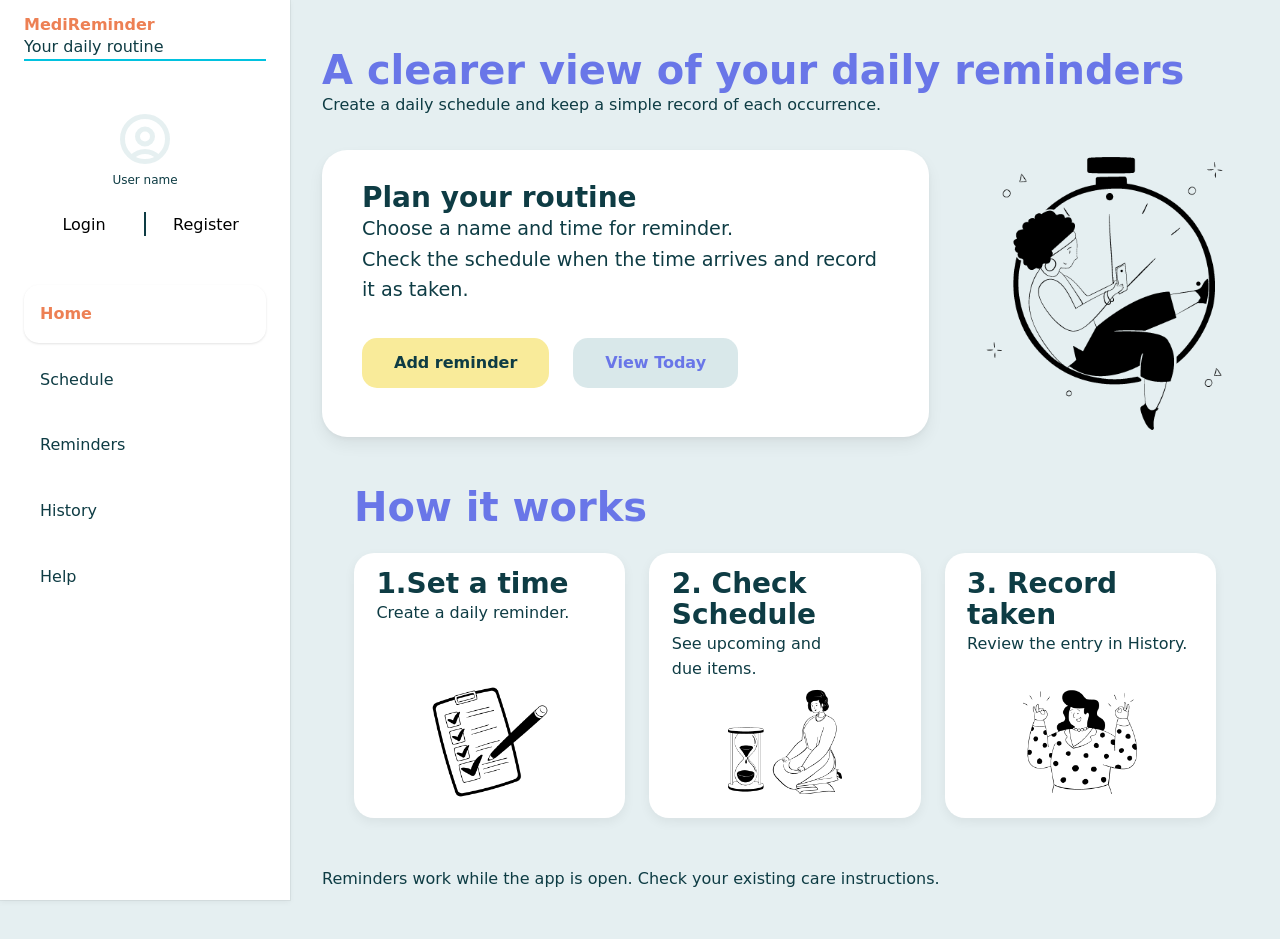
==== commit 20b09d88: "Show demo examples only until the user adds their own data - Tag example cards and history rows with" ====
--- a/index.html
+++ b/index.html
@@ -97,11 +97,6 @@
           <li><a href="#help">Help</a></li>
         </ul>
       </nav>
-
-      <div class="sidebar-bottom">
-        <p>Coursework prototype</p>
-        <p>Fictional records only</p>
-      </div>
     </header>
 
     <main>
@@ -201,7 +196,9 @@
             </div>
           </article>
           <div class="card-list" id="schedule-list">
-            <article class="card">
+            <!-- data-demo: example card, hidden once the user saves a reminder.
+                 data-status: lets the Due/Upcoming/Taken counters count it -->
+            <article class="card" data-demo data-status="due">
               <time class="time" datetime="09:00">9:00</time>
               <div class="info">
                 <h2>Demo reminder A</h2>
@@ -234,7 +231,8 @@
             </div>
           </div>
           <div class="card-list" id="reminder-list">
-            <article class="card">
+            <!-- data-demo: example card, hidden once the user saves a reminder -->
+            <article class="card" data-demo>
               <time class="time" datetime="09:00">9:00</time>
               <div class="info">
                 <h2>Demo reminder A</h2>
@@ -352,13 +350,14 @@
                 </tr>
               </thead>
               <tbody id="history-body">
-                <tr>
+                <!-- data-demo: example rows, hidden once the user saves a reminder -->
+                <tr data-demo>
                   <td>Demo Reminder A</td>
                   <td>9:00</td>
                   <td>9:05</td>
                   <td>Taken</td>
                 </tr>
-                <tr>
+                <tr data-demo>
                   <td>Demo Reminder B</td>
                   <td>18:00</td>
                   <td>Not Recorded</td>
--- a/style.css
+++ b/style.css
@@ -330,6 +330,7 @@
     top: 0;
     width: 290px;
     height: 100vh;
+    overflow-y: auto;
     display: flex;
     flex-direction: column;
     gap: 2rem;
@@ -362,10 +363,7 @@
   .sidebar-heading p {
     font-size: var(--fs-body-small);
   }
-  .sidebar-bottom {
-    font-size: var(--fs-body-small);
-    margin-block-start: auto;
-  }
+
   .user {
     display: flex;
     flex-direction: column;
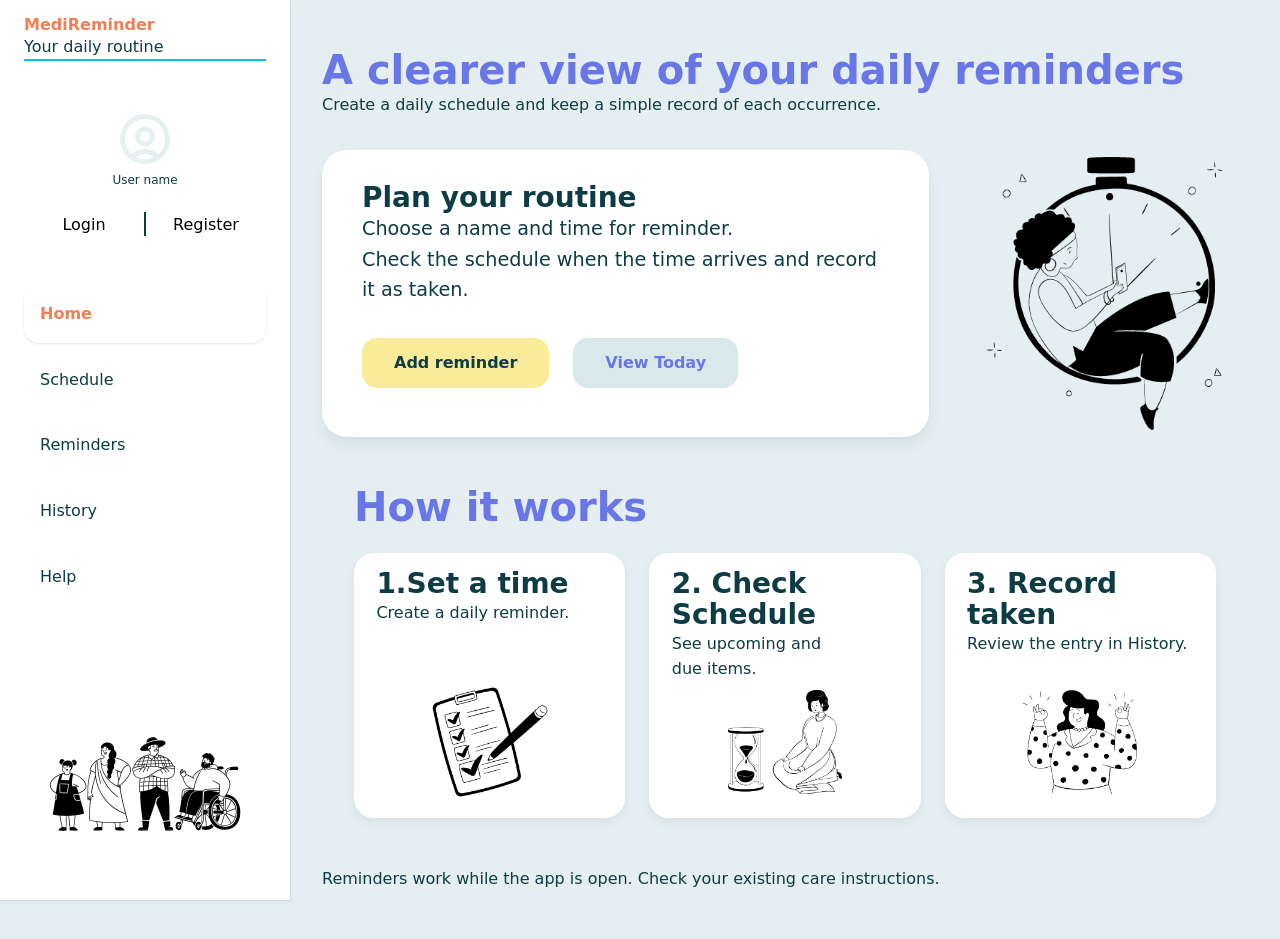
==== commit 42acecaf: "Add illustrations to the app pages and sidebar Decorative Streamline Milano pictures on soft tinted " ====
--- a/index.html
+++ b/index.html
@@ -97,6 +97,12 @@
           <li><a href="#help">Help</a></li>
         </ul>
       </nav>
+      <!-- decorative picture, pushed to the bottom of the sidebar by .side-deco -->
+      <img
+        class="side-deco"
+        src="assets/streamline-milano--400x400-PNG/People-6--Streamline-Milano.png"
+        alt=""
+      />
     </header>
 
     <main>
@@ -173,6 +179,13 @@
 
       <section id="schedule" class="page">
         <div class="base_pages_setting page-grid">
+          <!-- decorative picture (top-right corner); first child so :last-child rules still hit the real content -->
+          <div class="deco tint-yellow">
+            <img
+              src="assets/streamline-milano--400x400-PNG/Fitness-App-2--Streamline-Milano.png"
+              alt=""
+            />
+          </div>
           <div class="main-heading">
             <div>
               <h1>Schedule</h1>
@@ -219,6 +232,13 @@
 
       <section id="reminders" class="page">
         <div class="base_pages_setting page-grid">
+          <!-- decorative picture (top-right corner) -->
+          <div class="deco tint-orange">
+            <img
+              src="assets/streamline-milano--400x400-PNG/Food-Suplements-1--Streamline-Milano.png"
+              alt=""
+            />
+          </div>
           <div class="main-heading">
             <div>
               <h1>Reminders</h1>
@@ -255,6 +275,13 @@
             <p>Enter a name and a daily time for this demonstration.</p>
           </div>
           <div class="form_wrapper">
+            <!-- decorative picture inside the white form panel, on the right -->
+            <div class="form-deco tint-yellow">
+              <img
+                src="assets/streamline-milano--400x400-PNG/Writing-4--Streamline-Milano.png"
+                alt=""
+              />
+            </div>
             <form class="reminder-form" id="reminder-form" novalidate>
               <div class="field">
                 <label for="reminder-name" class="reminder_label"
@@ -329,12 +356,26 @@
               <a class="btn-side" href="#reminders">All Reminders</a>
             </div>
           </div>
+          <!-- decorative picture in the empty third column -->
+          <div class="feature tint-orange">
+            <img
+              src="assets/streamline-milano--400x400-PNG/All-Good-2--Streamline-Milano.png"
+              alt=""
+            />
+          </div>
         </div>
       </section>
       <!-- <<<<<<<<<<<<<<<<<<<<<<< HISTORY PAGE >>>>>>>>>>>>>>>>>>>>>>>>>>>>>>> -->
 
       <section id="history" class="page">
         <div class="base_pages_setting page-grid">
+          <!-- decorative picture in the empty space below the table -->
+          <div class="deco low tint-blue">
+            <img
+              src="assets/streamline-milano--400x400-PNG/Job-Application-1--Streamline-Milano.png"
+              alt=""
+            />
+          </div>
           <div class="main-heading">
             <h1>History</h1>
             <p>Review recorded occurrences.</p>
@@ -374,6 +415,13 @@
       <!-- <<<<<<<<<<<<<<<<<<<<<<<<<<<<<<<<<< HELP PAGE >>>>>>>>>>>>>>>>>>>>>>>>>>>>>>> -->
       <section id="help" class="page">
         <div class="base_pages_setting page-grid">
+          <!-- decorative picture (top-right corner) -->
+          <div class="deco tint-yellow">
+            <img
+              src="assets/streamline-milano--400x400-PNG/Online-Consultation-3--Streamline-Milano.png"
+              alt=""
+            />
+          </div>
           <div class="main-heading">
             <h1>Help</h1>
           </div>
--- a/style.css
+++ b/style.css
@@ -91,6 +91,11 @@
     --clr-orange-400: hsl(17, 81%, 63%);
     --clr-orange-200: hsl(17, 70%, 82%);
     --clr-orange-100: hsl(17, 46%, 88%);
+
+    /* Reminder status badges (Schedule page) */
+    --clr-blue-200: hsl(188, 70%, 82%); /* upcoming: the background blue, more saturated */
+    --clr-green-200: hsl(145, 50%, 82%); /* taken: done, all good */
+
     --clr-body-reg: hsl(189, 66%, 16%);
     --fs-h1: 2.5rem; /*40px*/
     --fs-h2: 2rem; /*32px*/
@@ -315,11 +320,202 @@
     border-radius: 10px;
     box-shadow: var(--box-shadow-SoftCard);
   }
-  .mark-button {
+  /* "Delete" on the Reminders page: keeps the plain yellow look, turns orange on hover as a "careful" hint */
+  .delete-button {
     border: none;
     background-color: var(--clr-yellow-400);
     color: var(--clr-body-reg);
     cursor: pointer;
+    transition:
+      background-color 0.25s ease,
+      box-shadow 0.25s ease;
+  }
+  .delete-button:hover,
+  .delete-button:focus-visible {
+    background-color: var(--clr-orange-200);
+    box-shadow: var(--box-shadow-inset);
+  }
+
+  /* "Mark as taken": the only dark element on a card, so it's the obvious next step.
+     Hover / keyboard focus previews the result: the Taken green sweeps in and the circle gets a tick. */
+  .mark-button {
+    position: relative;
+    isolation: isolate; /* keeps the green sweep (::before) behind the text, like .login/.register */
+    overflow: hidden;
+    display: flex;
+    align-items: center;
+    justify-content: center;
+    gap: 0.6rem;
+    border: none;
+    background-color: var(--clr-body-reg);
+    color: white;
+    font-weight: 700;
+    cursor: pointer;
+    box-shadow: var(--box-shadow-layered);
+    transition:
+      color 0.3s ease,
+      transform 0.25s ease,
+      box-shadow 0.25s ease;
+  }
+  /* the green sweep, hidden (scaled to 0 width) until hover */
+  .mark-button::before {
+    content: "";
+    position: absolute;
+    inset: 0;
+    z-index: -1;
+    background-color: var(--clr-green-200);
+    transform: scaleX(0);
+    transform-origin: left;
+    transition: transform 0.3s ease-out;
+  }
+  /* the circle in front of the text: empty like an unticked box until hover */
+  .mark-button::after {
+    content: "";
+    order: -1; /* flex order: show it before the text */
+    inline-size: 1.3em;
+    block-size: 1.3em;
+    flex: none;
+    border: 2px solid white;
+    border-radius: 50%;
+    /* the tick is drawn as a small SVG image (not a ✓ character), so it sits exactly in the
+       middle of the circle on every device; a text character's position depends on the font */
+    background-position: center;
+    background-repeat: no-repeat;
+    background-size: 70%;
+    transition:
+      background-color 0.3s ease,
+      border-color 0.3s ease;
+  }
+
+  .mark-button:hover,
+  .mark-button:focus-visible {
+    color: var(--clr-body-reg);
+    transform: translateY(-2px); /* small lift */
+    box-shadow: var(--box-shadow-diffused);
+  }
+  .mark-button:focus-visible {
+    outline: 3px solid var(--clr-heading);
+    outline-offset: 3px;
+  }
+  .mark-button:hover::before,
+  .mark-button:focus-visible::before {
+    transform: scaleX(1);
+  }
+  .mark-button:hover::after,
+  .mark-button:focus-visible::after {
+    background-color: var(--clr-body-reg);
+    border-color: var(--clr-body-reg);
+    /* white tick, drawn so its outline is centred in the 24x24 box (x 6-18, y 7.5-16.5) */
+    background-image: url("data:image/svg+xml,%3Csvg xmlns='http://www.w3.org/2000/svg' viewBox='0 0 24 24' fill='none' stroke='white' stroke-width='3' stroke-linecap='round' stroke-linejoin='round'%3E%3Cpath d='M6 12.5l4 4 8-9'/%3E%3C/svg%3E");
+    animation: tick-pop 0.4s cubic-bezier(0.3, 1.6, 0.5, 1); /* overshoots a little, then settles */
+  }
+  /* pressed: sinks back down */
+  .mark-button:active {
+    transform: translateY(1px) scale(0.98);
+    box-shadow: var(--box-shadow-inset);
+  }
+
+  @keyframes tick-pop {
+    from {
+      transform: scale(0.4);
+    }
+    to {
+      transform: scale(1);
+    }
+  }
+
+  /* People who turn off animations in their system settings get the colour change only */
+  @media (prefers-reduced-motion: reduce) {
+    .mark-button,
+    .mark-button::before,
+    .mark-button::after {
+      transition: none;
+      animation: none;
+    }
+    .mark-button:hover,
+    .mark-button:focus-visible,
+    .mark-button:active {
+      transform: none;
+    }
+    .mark-button:hover::after,
+    .mark-button:focus-visible::after {
+      animation: none;
+    }
+  }
+
+  /* >>>>>>>>>>>>>>>>>>>> ILLUSTRATIONS <<<<<<<<<<<<<<<<<<<< */
+  /* Every picture sits on a soft coloured circle.
+     Kept in the components layer so it wins over the layout layer
+     (e.g. ".base_pages_setting > :last-child" would push .feature to the bottom). */
+  .base_pages_setting,
+  .form_wrapper {
+    position: relative; /* lets .deco and .form-deco be placed inside these boxes */
+  }
+  .deco,
+  .feature,
+  .form-deco {
+    display: flex;
+    align-items: center;
+    justify-content: center;
+    border-radius: 50%;
+  }
+  .deco img,
+  .feature img,
+  .form-deco img {
+    width: 86%;
+    height: 86%;
+    object-fit: contain; /* never stretch the drawing */
+  }
+  /* small picture in the top-right corner of a page */
+  .deco {
+    position: absolute;
+    top: 24px;
+    right: 56px;
+    width: 130px;
+    height: 130px;
+  }
+  /* History: a bigger one in the empty space below the table */
+  .deco.low {
+    top: auto;
+    bottom: 64px;
+    right: 72px;
+    width: 240px;
+    height: 240px;
+  }
+  /* Reminder saved: a big picture in the empty third column */
+  .feature {
+    grid-column: 3;
+    align-self: center;
+    justify-self: center;
+    width: 280px;
+    height: 280px;
+  }
+  /* Add reminder: a picture inside the white form panel, on the right */
+  .form-deco {
+    position: absolute;
+    top: 48px;
+    right: 64px;
+    width: 260px;
+    height: 260px;
+  }
+  /* circle colours, reusing the palette from :root */
+  .tint-yellow {
+    background-color: var(--clr-yellow-200);
+  }
+  .tint-orange {
+    background-color: var(--clr-orange-100);
+  }
+  .tint-blue {
+    background-color: var(--clr-blue-200);
+  }
+  .tint-green {
+    background-color: var(--clr-green-200);
+  }
+  /* family picture at the bottom of the sidebar */
+  .side-deco {
+    margin-top: auto; /* pushes it to the bottom of the sidebar */
+    align-self: center;
+    width: 200px;
   }
 }
 
@@ -632,6 +828,18 @@
     border-radius: 20px;
     box-shadow: var(--box-shadow-GentleFloat);
   }
+
+  /* Status badge colour follows the card's data-status (set in reminders.js and on the demo card).
+     The badge text still says the status, so the colour is a helper, not the only signal. */
+  .card[data-status="upcoming"] .status {
+    background-color: var(--clr-blue-200);
+  }
+  .card[data-status="due"] .status {
+    background-color: var(--clr-yellow-200); /* pairs with the stronger yellow "Mark as taken" button */
+  }
+  .card[data-status="taken"] .status {
+    background-color: var(--clr-green-200);
+  }
 }
 /* >>>>>>>>>>>>>>>>>>>>>>>>>>>>>>>>>>.    REMINDERS AND ADD REMINDERS PAGE <<<<<<<<<<<<<<<<<<<<<<<<<<<<<<<<<<<<<<<<<<<<<<*/
 @layer reminders {
